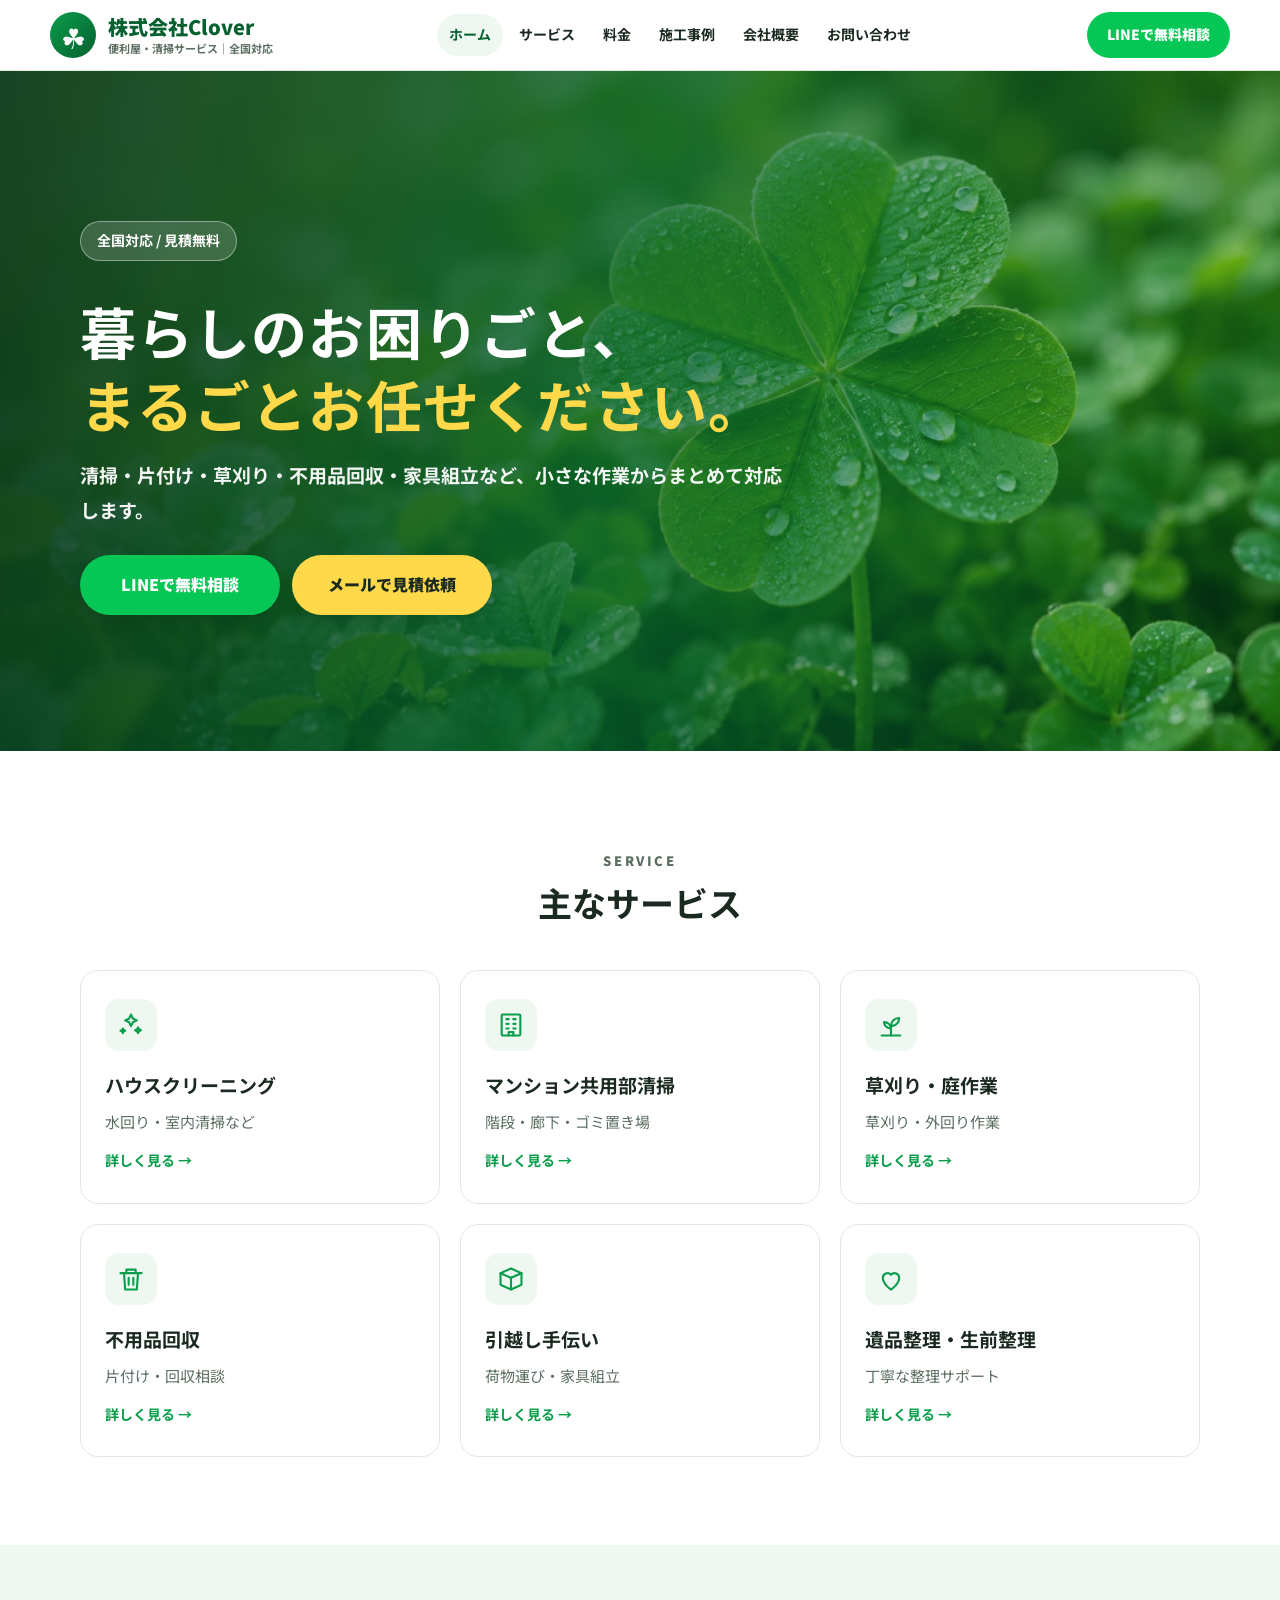
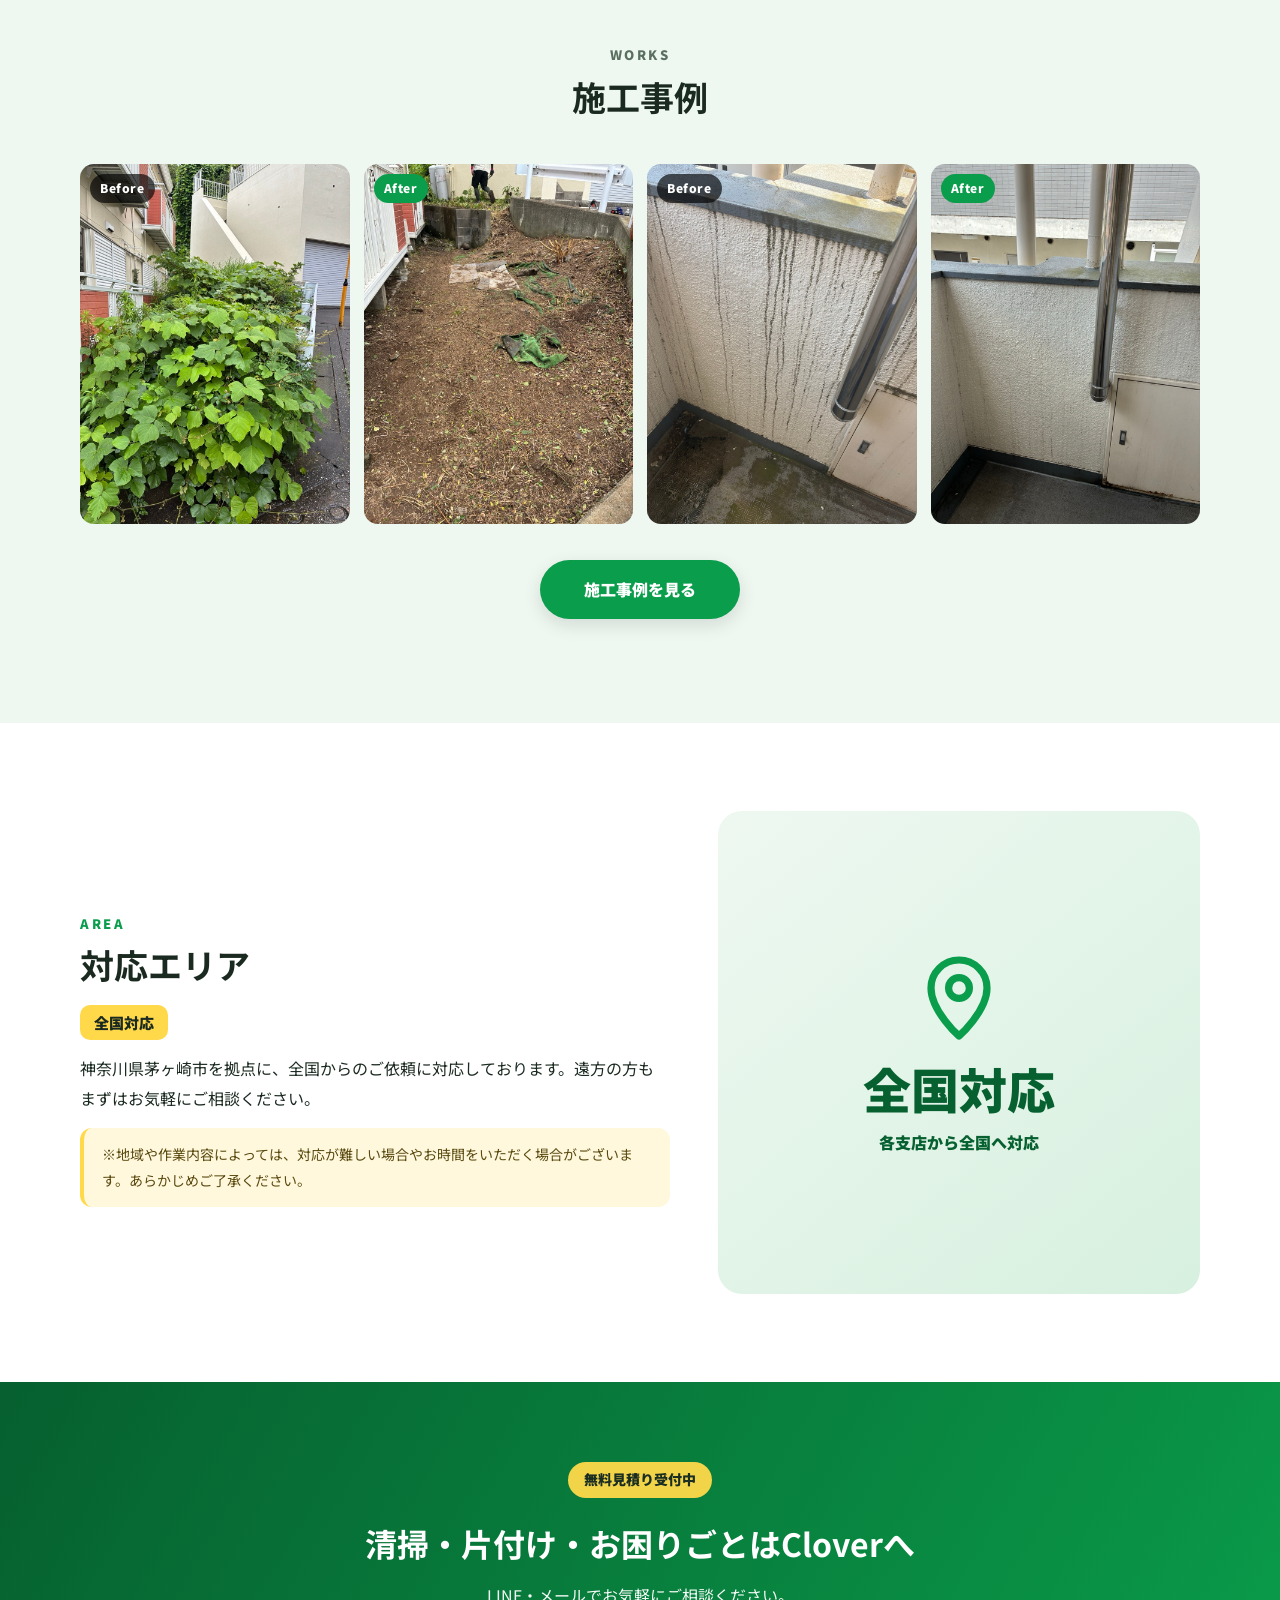
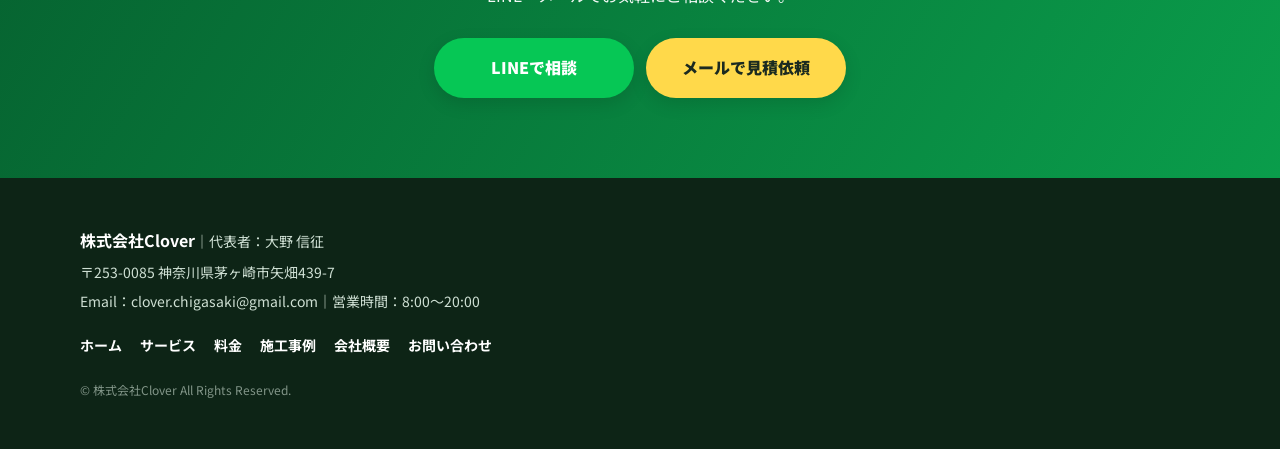
==== index.html @ 1989240f "株式会社Clover ホームページ Co-Authored-By: Claude Opus 5.5 (1M context) <noreply@anthropic.com>" ====
<!doctype html>
<html lang="ja">
<head>
<!-- Google アナリティクス（アクセス解析）：元サイトと同じ計測IDです -->
<script async src="https://www.googletagmanager.com/gtag/js?id=G-G0DQQ5PPG5"></script>
<script>
  window.dataLayer = window.dataLayer || [];
  function gtag(){dataLayer.push(arguments);}
  gtag('js', new Date());
  gtag('config', 'G-G0DQQ5PPG5');
</script>
<meta charset="UTF-8">
<meta name="viewport" content="width=device-width,initial-scale=1.0">
<meta name="format-detection" content="telephone=no">
<title>便利屋・清掃サービス｜株式会社Clover（全国対応）</title>
<meta name="description" content="全国対応の便利屋・清掃サービス。清掃、片付け、草刈り、不用品回収など無料見積り受付中。">
<link rel="preconnect" href="https://fonts.googleapis.com">
<link rel="preconnect" href="https://fonts.gstatic.com" crossorigin>
<link href="https://fonts.googleapis.com/css2?family=Noto+Sans+JP:wght@400;700;900&display=swap" rel="stylesheet">
<link rel="stylesheet" href="style.css">
</head>
<body>

<!-- ===== ヘッダー（全ページ共通） ===== -->
<header class="site-header">
  <div class="head">
    <a class="brand" href="index.html"><span class="logo-icon">☘</span><span class="brand-name">株式会社Clover<small>便利屋・清掃サービス｜全国対応</small></span></a>
    <nav class="nav" id="nav"><a href="index.html" class="current">ホーム</a><a href="service.html">サービス</a><a href="price.html">料金</a><a href="works.html">施工事例</a><a href="company.html">会社概要</a><a href="contact.html">お問い合わせ</a></nav>
    <a class="head-cta" href="https://lin.ee/Qf1n48V" target="_blank" rel="noopener">LINEで無料相談</a>
    <button class="menu-btn" type="button" aria-label="メニューを開く" onclick="document.getElementById('nav').classList.toggle('open')">☰</button>
  </div>
</header>

<main>
<section class="hero">
  <div class="container">
    <div class="hero-content">
      <p class="area-pill">全国対応 / 見積無料</p>
      <h1>暮らしのお困りごと、<br><span>まるごとお任せください。</span></h1>
      <p class="lead">清掃・片付け・草刈り・不用品回収・家具組立など、小さな作業からまとめて対応します。</p>
      <div class="btn-row">
        <a class="btn btn-line" href="https://lin.ee/Qf1n48V" target="_blank" rel="noopener">LINEで無料相談</a>
        <a class="btn btn-yellow" href="mailto:clover.chigasaki@gmail.com?subject=無料見積もり依頼">メールで見積依頼</a>
      </div>
    </div>
  </div>
</section>

<section class="section">
  <div class="container">
    <div class="section-head">
      <p class="section-label">SERVICE</p>
      <h2>主なサービス</h2>
    </div>
    <div class="cards">
      <a class="card" href="service.html#cleaning"><div class="icon"><svg viewBox="0 0 24 24" fill="none" stroke="currentColor" stroke-width="1.8" stroke-linecap="round" stroke-linejoin="round" aria-hidden="true"><path d="M12 3l1.6 3.4L17 8l-3.4 1.6L12 13l-1.6-3.4L7 8l3.4-1.6z"/><path d="M18 14l.8 1.7 1.7.8-1.7.8L18 19l-.8-1.7-1.7-.8 1.7-.8z"/><path d="M5 15l.6 1.4L7 17l-1.4.6L5 19l-.6-1.4L3 17l1.4-.6z"/></svg></div><h3>ハウスクリーニング</h3><p>水回り・室内清掃など</p><span class="more">詳しく見る →</span></a>
      <a class="card" href="service.html#apartment"><div class="icon"><svg viewBox="0 0 24 24" fill="none" stroke="currentColor" stroke-width="1.8" stroke-linecap="round" stroke-linejoin="round" aria-hidden="true"><rect x="4" y="3" width="16" height="18" rx="1"/><path d="M8 7h2M14 7h2M8 11h2M14 11h2M8 15h2M14 15h2M10 21v-3h4v3"/></svg></div><h3>マンション共用部清掃</h3><p>階段・廊下・ゴミ置き場</p><span class="more">詳しく見る →</span></a>
      <a class="card" href="service.html#garden"><div class="icon"><svg viewBox="0 0 24 24" fill="none" stroke="currentColor" stroke-width="1.8" stroke-linecap="round" stroke-linejoin="round" aria-hidden="true"><path d="M12 21v-8"/><path d="M12 13c0-4 3-7 7-7 0 4-3 7-7 7z"/><path d="M12 15c0-3-2.5-5.5-6-5.5 0 3 2.5 5.5 6 5.5z"/><path d="M4 21h16"/></svg></div><h3>草刈り・庭作業</h3><p>草刈り・外回り作業</p><span class="more">詳しく見る →</span></a>
      <a class="card" href="service.html#junk"><div class="icon"><svg viewBox="0 0 24 24" fill="none" stroke="currentColor" stroke-width="1.8" stroke-linecap="round" stroke-linejoin="round" aria-hidden="true"><path d="M3 7h18M8 7V4h8v3M6 7l1 14h10l1-14"/><path d="M10 11v6M14 11v6"/></svg></div><h3>不用品回収</h3><p>片付け・回収相談</p><span class="more">詳しく見る →</span></a>
      <a class="card" href="service.html#moving"><div class="icon"><svg viewBox="0 0 24 24" fill="none" stroke="currentColor" stroke-width="1.8" stroke-linecap="round" stroke-linejoin="round" aria-hidden="true"><path d="M3 7l9-4 9 4-9 4z"/><path d="M3 7v10l9 4 9-4V7"/><path d="M12 11v10"/></svg></div><h3>引越し手伝い</h3><p>荷物運び・家具組立</p><span class="more">詳しく見る →</span></a>
      <a class="card" href="service.html#organize"><div class="icon"><svg viewBox="0 0 24 24" fill="none" stroke="currentColor" stroke-width="1.8" stroke-linecap="round" stroke-linejoin="round" aria-hidden="true"><path d="M12 21s-7-4.4-7-10a4 4 0 0 1 7-2.6A4 4 0 0 1 19 11c0 5.6-7 10-7 10z"/></svg></div><h3>遺品整理・生前整理</h3><p>丁寧な整理サポート</p><span class="more">詳しく見る →</span></a>
    </div>
  </div>
</section>

<section class="section soft">
  <div class="container">
    <div class="section-head">
      <p class="section-label">WORKS</p>
      <h2>施工事例</h2>
    </div>
    <div class="gallery">
      <figure><img src="images/garden-before.jpeg" onerror="this.src='images/placeholder.jpeg'" alt="草刈り作業前" loading="lazy"><figcaption>Before</figcaption></figure>
      <figure><img src="images/garden-after.jpeg" onerror="this.src='images/placeholder.jpeg'" alt="草刈り作業後" loading="lazy"><figcaption class="ba-tag after">After</figcaption></figure>
      <figure><img src="images/clean-before.jpeg" onerror="this.src='images/placeholder.jpeg'" alt="共用部清掃前" loading="lazy"><figcaption>Before</figcaption></figure>
      <figure><img src="images/clean-after.jpeg" onerror="this.src='images/placeholder.jpeg'" alt="共用部清掃後" loading="lazy"><figcaption class="ba-tag after">After</figcaption></figure>
    </div>
    <p class="center"><a class="btn btn-green" href="works.html">施工事例を見る</a></p>
  </div>
</section>

<section class="section">
  <div class="container area">
    <div>
      <p class="section-label">AREA</p>
      <h2>対応エリア</h2>
      <span class="area-badge">全国対応</span>
      <p>神奈川県茅ヶ崎市を拠点に、全国からのご依頼に対応しております。遠方の方もまずはお気軽にご相談ください。</p>
      <p class="note">※地域や作業内容によっては、対応が難しい場合やお時間をいただく場合がございます。あらかじめご了承ください。</p>
    </div>
    <div class="area-visual">
      <div><svg viewBox="0 0 24 24" fill="none" stroke="currentColor" stroke-width="1.8" stroke-linecap="round" stroke-linejoin="round" aria-hidden="true"><path d="M12 22s-7-6.2-7-12a7 7 0 0 1 14 0c0 5.8-7 12-7 12z"/><circle cx="12" cy="10" r="2.6"/></svg><p class="area-big">全国対応</p><p>各支店から全国へ対応</p></div>
    </div>
  </div>
</section>
</main>

<!-- ===== お問い合わせ誘導の帯（全ページ共通） ===== -->
<section class="cta">
  <div class="container">
    <p class="eyebrow">無料見積り受付中</p>
    <h2>清掃・片付け・お困りごとはCloverへ</h2>
    <p>LINE・メールでお気軽にご相談ください。</p>
    <div class="btn-row">
      <a class="btn btn-line" href="https://lin.ee/Qf1n48V" target="_blank" rel="noopener">LINEで相談</a>
      <a class="btn btn-yellow" href="mailto:clover.chigasaki@gmail.com?subject=無料見積もり依頼">メールで見積依頼</a>
    </div>
  </div>
</section>

<!-- ===== フッター（全ページ共通） ===== -->
<footer class="footer">
  <div class="container">
    <p><strong>株式会社Clover</strong>｜代表者：大野 信征</p>
    <p>〒253-0085 神奈川県茅ヶ崎市矢畑439-7</p>
    <p>Email：clover.chigasaki@gmail.com｜営業時間：8:00〜20:00</p>
    <nav class="footer-nav"><a href="index.html">ホーム</a><a href="service.html">サービス</a><a href="price.html">料金</a><a href="works.html">施工事例</a><a href="company.html">会社概要</a><a href="contact.html">お問い合わせ</a></nav>
    <p class="copy">© 株式会社Clover All Rights Reserved.</p>
  </div>
</footer>

<!-- スマホで画面下に固定表示されるボタン -->
<div class="fixed">
  <a class="line" href="https://lin.ee/Qf1n48V" target="_blank" rel="noopener">LINEで相談</a>
  <a href="mailto:clover.chigasaki@gmail.com?subject=無料見積もり依頼">✉ メール</a>
</div>

</body>
</html>
---- style.css ----
/* ==========================================================
   株式会社Clover ホームページ 共通デザイン
   色を変えたいときは、下の「色の設定」だけ書き換えればOKです。
   ========================================================== */

/* ---- 色の設定 ---- */
:root{
  --green:#0a9d4b;        /* メインの緑 */
  --green-dark:#06602f;   /* 濃い緑（見出し・フッター） */
  --green-soft:#eef8f1;   /* 薄い緑（背景） */
  --yellow:#ffd94a;       /* アクセントの黄色 */
  --line:#06c755;         /* LINEボタンの色 */
  --text:#1b2a20;         /* 文字色 */
  --muted:#5b6f61;        /* 補足文字の色 */
  --border:#dfe9e2;       /* 区切り線 */
  --white:#ffffff;
}

*{box-sizing:border-box}
html{scroll-behavior:smooth}
body{
  margin:0;
  font-family:"Noto Sans JP","Hiragino Sans","Yu Gothic","Meiryo",sans-serif;
  color:var(--text);
  background:var(--white);
  line-height:1.85;
  -webkit-font-smoothing:antialiased;
}
a{color:inherit;text-decoration:none}
img{max-width:100%;display:block}
.container{width:min(1120px,100% - 32px);margin-inline:auto}

/* ---- ヘッダー（画面上部の帯） ---- */
.site-header{
  position:sticky;top:0;z-index:20;
  background:rgba(255,255,255,.94);
  backdrop-filter:blur(8px);
  border-bottom:1px solid var(--border);
}
.head{
  width:min(1180px,100% - 32px);margin-inline:auto;
  display:flex;align-items:center;justify-content:space-between;gap:16px;
  padding:12px 0;
}
.brand{display:flex;align-items:center;gap:12px}
.logo-icon{
  display:grid;place-items:center;flex:none;
  width:46px;height:46px;border-radius:50%;
  background:linear-gradient(135deg,var(--green),var(--green-dark));
  color:#fff;font-size:28px;
}
.brand-name{font-weight:900;font-size:20px;line-height:1.2;color:var(--green-dark)}
.brand-name small{display:block;font-size:11px;color:var(--muted);font-weight:700;margin-top:3px}
.nav{display:flex;gap:4px}
.nav a{
  font-weight:700;font-size:14px;padding:8px 12px;border-radius:999px;
  transition:background .2s,color .2s;
}
.nav a:hover,.nav a.current{background:var(--green-soft);color:var(--green-dark)}
.head-cta{
  background:var(--line);color:#fff;border-radius:999px;
  padding:10px 20px;font-weight:900;font-size:14px;white-space:nowrap;
}
.menu-btn{display:none}

/* ---- ボタン ---- */
.btn-row{display:flex;flex-wrap:wrap;gap:12px;margin-top:28px}
.btn{
  display:inline-flex;align-items:center;justify-content:center;gap:8px;
  min-width:200px;padding:15px 28px;border-radius:999px;
  font-weight:900;font-size:16px;
  transition:transform .15s,box-shadow .15s;
  box-shadow:0 6px 18px rgba(0,0,0,.12);
}
.btn:hover{transform:translateY(-2px);box-shadow:0 10px 24px rgba(0,0,0,.16)}
.btn-line{background:var(--line);color:#fff}
.btn-yellow{background:var(--yellow);color:var(--text)}
.btn-green{background:var(--green);color:#fff}
.btn-outline{background:#fff;color:var(--green-dark);border:2px solid var(--green)}

/* ---- トップの大きな画像エリア ---- */
.hero{
  position:relative;
  min-height:min(680px,92vh);
  display:flex;align-items:center;
  padding:80px 0;
  background:
    linear-gradient(100deg,rgba(4,52,26,.92) 0%,rgba(6,96,47,.78) 48%,rgba(6,96,47,.25) 100%),
    url("images/top-clover.jpg") center/cover no-repeat;
  color:#fff;
}
.hero-content{max-width:720px}
.area-pill{
  display:inline-block;background:rgba(255,255,255,.16);
  border:1px solid rgba(255,255,255,.4);
  border-radius:999px;padding:6px 16px;font-weight:700;font-size:14px;
}
.hero h1{font-size:clamp(32px,5.4vw,56px);line-height:1.3;margin:20px 0 16px;letter-spacing:.02em}
.hero h1 span{color:var(--yellow)}
.lead{font-size:clamp(16px,1.8vw,19px);font-weight:700;opacity:.95;margin:0}

/* ---- 下層ページの見出しエリア ---- */
.page-hero{
  background:linear-gradient(120deg,var(--green-dark),var(--green));
  color:#fff;text-align:center;padding:64px 16px 56px;
}
.page-hero .en{font-size:13px;letter-spacing:.2em;font-weight:700;opacity:.8;margin:0}
.page-hero h1{font-size:clamp(28px,4vw,40px);margin:6px 0 8px}
.page-hero p{margin:0;opacity:.95}

/* ---- セクション共通 ---- */
.section{padding:88px 0}
.section.soft{background:var(--green-soft)}
.section-head{text-align:center;margin-bottom:44px}
.section-label{
  display:inline-block;color:var(--green);font-weight:900;
  letter-spacing:.2em;font-size:13px;margin:0;
}
.section-head h2,.section h2{font-size:clamp(24px,3.2vw,34px);margin:4px 0 0;line-height:1.4}
.section-head p{color:var(--muted);margin:10px 0 0}
.center{text-align:center;margin-top:36px}

/* ---- サービスカード ---- */
.cards{display:grid;grid-template-columns:repeat(3,1fr);gap:20px}
.card{
  background:#fff;border:1px solid var(--border);border-radius:18px;
  padding:28px 24px;
  transition:transform .2s,box-shadow .2s,border-color .2s;
}
.card:hover{transform:translateY(-4px);box-shadow:0 14px 30px rgba(6,96,47,.12);border-color:var(--green)}
.card .icon{
  width:52px;height:52px;border-radius:14px;
  display:grid;place-items:center;
  background:var(--green-soft);color:var(--green);margin-bottom:16px;
}
.card .icon svg{width:28px;height:28px}
.card h3{font-size:19px;margin:0 0 6px}
.card p{margin:0;color:var(--muted);font-size:15px}
.card .more{display:inline-block;margin-top:12px;color:var(--green);font-weight:700;font-size:14px}

/* ---- 写真ギャラリー ---- */
.gallery{display:grid;grid-template-columns:repeat(4,1fr);gap:14px}
.gallery figure{margin:0;position:relative;border-radius:14px;overflow:hidden;background:#dfe9e2}
.gallery img{width:100%;aspect-ratio:3/4;object-fit:cover}
.gallery figcaption,.ba-tag{
  position:absolute;left:10px;top:10px;
  background:rgba(0,0,0,.65);color:#fff;font-size:12px;font-weight:900;
  padding:3px 10px;border-radius:999px;letter-spacing:.05em;
}
.ba-tag.after{background:var(--green)}

/* ---- 施工事例（作業前・作業後） ---- */
.work-block + .work-block{margin-top:64px}
.work-block h2{margin-bottom:20px}
.before{display:grid;grid-template-columns:1fr auto 1fr;gap:16px;align-items:center;max-width:820px;margin-inline:auto}
.before figure{margin:0;position:relative;border-radius:16px;overflow:hidden}
.before img{width:100%;aspect-ratio:3/4;object-fit:cover}
.arrow{font-size:28px;color:var(--green);font-weight:900}
.work-block .gallery{grid-template-columns:repeat(3,1fr);margin-top:16px;max-width:820px;margin-inline:auto}

/* ---- 対応エリア ---- */
.area{display:grid;grid-template-columns:1.1fr .9fr;gap:48px;align-items:center}
.area-badge{
  display:inline-block;background:var(--yellow);color:var(--text);
  font-weight:900;border-radius:10px;padding:4px 14px;font-size:15px;margin-top:16px;
}
.area p{margin:14px 0 0}
.note{
  margin-top:18px;padding:14px 18px;border-radius:12px;
  background:#fff8dc;border-left:4px solid var(--yellow);
  font-size:14px;color:#5a4a10;
}
.area-visual{
  aspect-ratio:1/1;border-radius:24px;
  background:linear-gradient(140deg,var(--green-soft),#d7f0df);
  display:grid;place-items:center;text-align:center;padding:24px;
}
.area-visual svg{color:var(--green)}
.area-visual p{margin:10px 0 0;font-weight:900;color:var(--green-dark)}

/* ---- 料金表・会社概要の表 ---- */
.table{width:100%;max-width:820px;margin-inline:auto;border-collapse:collapse;background:#fff;border-radius:16px;overflow:hidden;box-shadow:0 0 0 1px var(--border)}
.table th,.table td{padding:18px 22px;border-bottom:1px solid var(--border);text-align:left;vertical-align:top}
.table tr:last-child th,.table tr:last-child td{border-bottom:none}
.table th{background:var(--green-soft);width:34%;font-weight:700;color:var(--green-dark)}
.table td.price{font-weight:900;font-size:18px;color:var(--green-dark)}
.table thead th{background:var(--green-dark);color:#fff}
.table-note{max-width:820px;margin:14px auto 0;color:var(--muted);font-size:14px}

/* ---- サービス詳細 ---- */
.service-list{display:grid;gap:18px;max-width:880px;margin-inline:auto}
.service-item{
  display:grid;grid-template-columns:64px 1fr;gap:20px;align-items:start;
  background:#fff;border:1px solid var(--border);border-radius:18px;padding:26px;
  scroll-margin-top:96px;
}
.service-item .icon{width:64px;height:64px;border-radius:16px;display:grid;place-items:center;background:var(--green-soft);color:var(--green)}
.service-item .icon svg{width:32px;height:32px}
.service-item h2{font-size:21px;margin:0 0 4px}
.service-item p{margin:0;color:var(--muted)}

/* ---- お問い合わせ ---- */
.contact-grid{display:grid;grid-template-columns:repeat(2,1fr);gap:20px;max-width:820px;margin-inline:auto}
.contact-card{
  border-radius:20px;padding:36px 28px;text-align:center;color:#fff;
  transition:transform .2s;
}
.contact-card:hover{transform:translateY(-4px)}
.contact-card.line{background:var(--line)}
.contact-card.mail{background:var(--green-dark)}
.contact-card .big{display:block;font-size:22px;font-weight:900;margin:6px 0}
.contact-card small{opacity:.9}
.hours{text-align:center;margin-top:24px;color:var(--muted)}

/* ---- お問い合わせ誘導の帯 ---- */
.cta{
  background:linear-gradient(120deg,var(--green-dark),var(--green));
  color:#fff;text-align:center;padding:80px 0;
}
.eyebrow{
  display:inline-block;background:var(--yellow);color:var(--text);
  border-radius:999px;padding:5px 16px;font-weight:900;font-size:14px;margin:0;
}
.cta h2{font-size:clamp(22px,3.2vw,32px);margin:16px 0 8px}
.cta p{margin:0;opacity:.95}
.cta .btn-row{justify-content:center}

/* ---- フッター ---- */
.footer{background:#0d2416;color:#cfe0d4;padding:44px 0;font-size:14px}
.footer p{margin:4px 0}
.footer strong{color:#fff;font-size:16px}
.footer-nav{display:flex;flex-wrap:wrap;gap:6px 18px;margin:18px 0}
.footer-nav a{color:#fff;font-weight:700}
.copy{margin-top:20px !important;opacity:.6;font-size:12px}

/* ---- スマホ用の画面下固定ボタン ---- */
.fixed{
  position:fixed;left:0;right:0;bottom:0;z-index:30;
  display:none;grid-template-columns:1fr 1fr;
  box-shadow:0 -4px 16px rgba(0,0,0,.15);
}
.fixed a{padding:16px 8px;text-align:center;font-weight:900;color:#fff;background:var(--green-dark)}
.fixed a.line{background:var(--line)}

/* ---- スマホ・タブレット向けの調整 ---- */
@media (max-width:960px){
  .nav{
    display:none;position:absolute;left:0;right:0;top:100%;
    flex-direction:column;background:#fff;padding:8px 16px 16px;
    border-bottom:1px solid var(--border);
  }
  .nav.open{display:flex}
  .nav a{padding:12px 14px}
  .menu-btn{
    display:grid;place-items:center;width:44px;height:44px;flex:none;
    border:1px solid var(--border);border-radius:12px;background:#fff;
    font-size:20px;cursor:pointer;color:var(--green-dark);
  }
  .head-cta{display:none}
  .cards{grid-template-columns:repeat(2,1fr)}
  .gallery{grid-template-columns:repeat(2,1fr)}
  .area{grid-template-columns:1fr;gap:32px}
  .area-visual{max-width:360px;margin-inline:auto;width:100%}
}
@media (max-width:640px){
  .section{padding:64px 0}
  .hero{padding:64px 0;min-height:auto}
  .brand-name{font-size:17px}
  .logo-icon{width:40px;height:40px;font-size:24px}
  .cards{grid-template-columns:1fr}
  .btn{width:100%}
  .before{grid-template-columns:1fr 1fr;gap:10px}
  .arrow{display:none}
  .work-block .gallery{grid-template-columns:repeat(3,1fr);gap:8px}
  .service-item{grid-template-columns:1fr;gap:12px;padding:22px}
  .contact-grid{grid-template-columns:1fr}
  .table th,.table td{display:block;width:100%}
  .table th{border-bottom:none;padding-bottom:6px}
  .table td{padding-top:6px}
  .table thead{display:none}
  .fixed{display:grid}
  .footer{padding-bottom:110px}
}
.area-visual svg{width:96px;height:96px;margin:0 auto}
.area-visual .area-big{font-size:clamp(32px,5vw,48px);margin:8px 0 0;line-height:1.2}
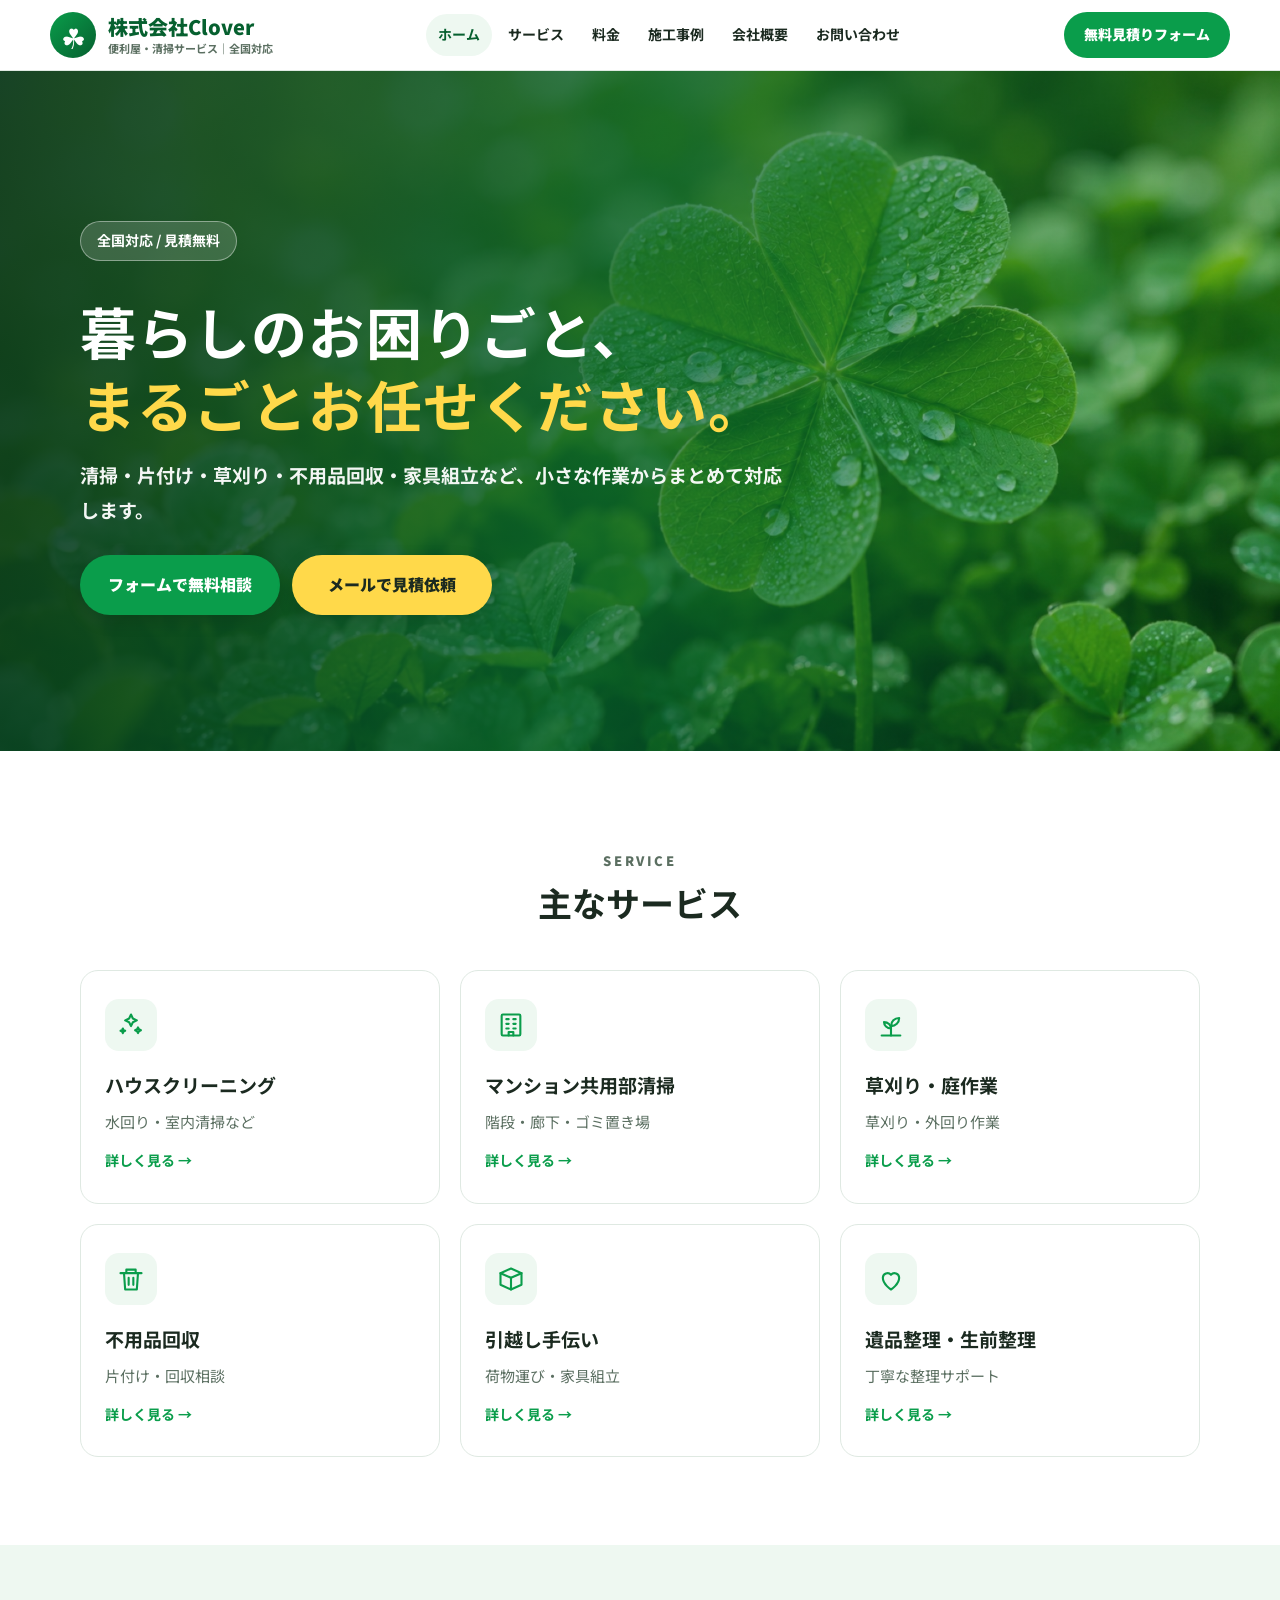
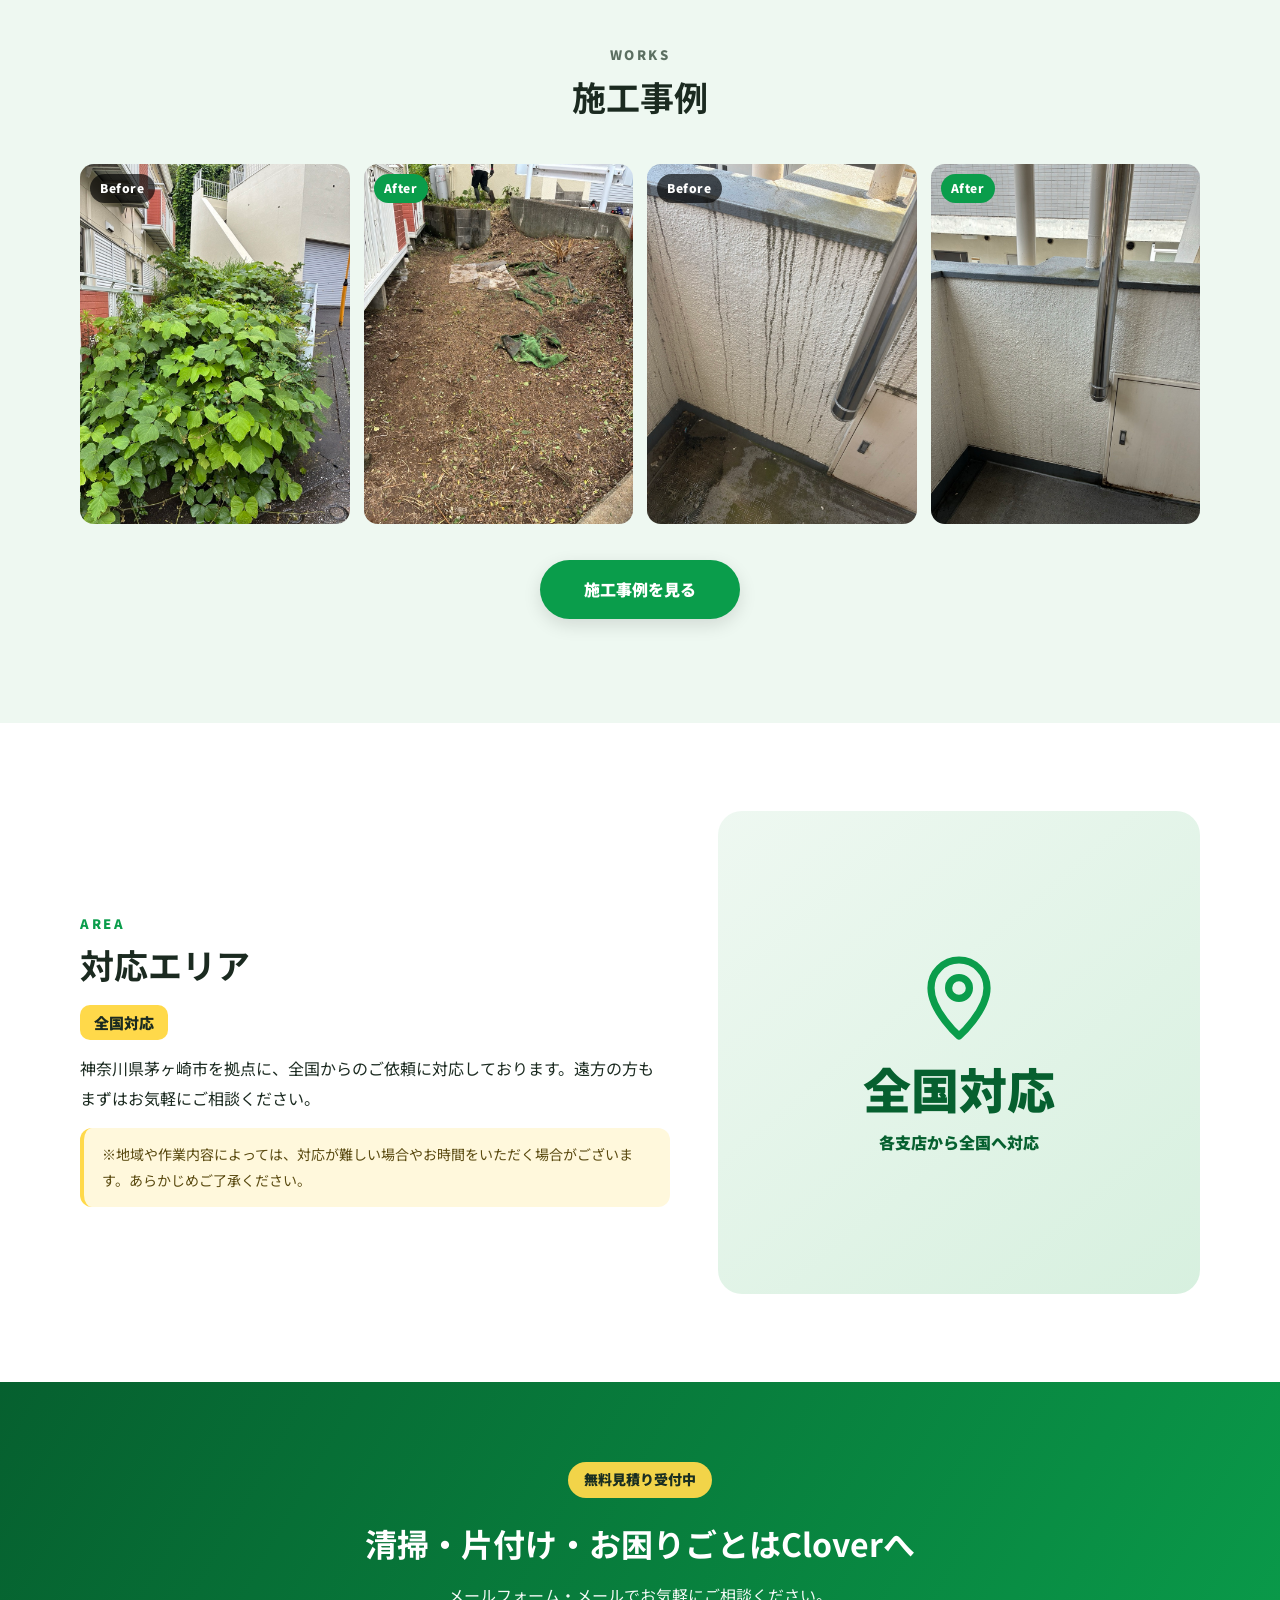
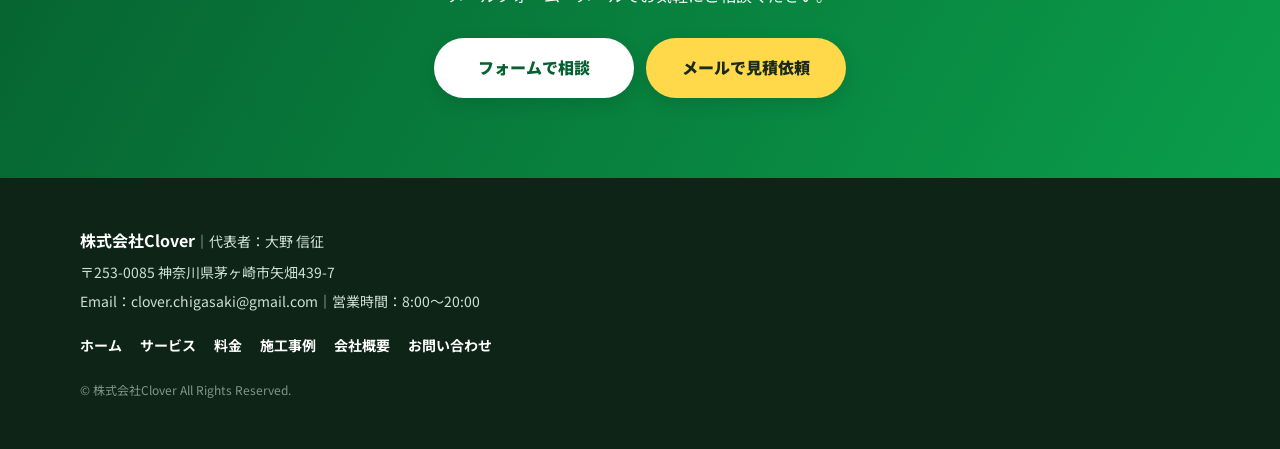
==== commit 6feb0191: "LINEの相談ボタンをメールフォームに変更 Co-Authored-By: Claude Opus 5.5 <noreply@anthropic.com>" ====
--- a/index.html
+++ b/index.html
@@ -26,7 +26,7 @@
   <div class="head">
     <a class="brand" href="index.html"><span class="logo-icon">☘</span><span class="brand-name">株式会社Clover<small>便利屋・清掃サービス｜全国対応</small></span></a>
     <nav class="nav" id="nav"><a href="index.html" class="current">ホーム</a><a href="service.html">サービス</a><a href="price.html">料金</a><a href="works.html">施工事例</a><a href="company.html">会社概要</a><a href="contact.html">お問い合わせ</a></nav>
-    <a class="head-cta" href="https://lin.ee/Qf1n48V" target="_blank" rel="noopener">LINEで無料相談</a>
+    <a class="head-cta" href="contact.html#form">無料見積りフォーム</a>
     <button class="menu-btn" type="button" aria-label="メニューを開く" onclick="document.getElementById('nav').classList.toggle('open')">☰</button>
   </div>
 </header>
@@ -39,7 +39,7 @@
       <h1>暮らしのお困りごと、<br><span>まるごとお任せください。</span></h1>
       <p class="lead">清掃・片付け・草刈り・不用品回収・家具組立など、小さな作業からまとめて対応します。</p>
       <div class="btn-row">
-        <a class="btn btn-line" href="https://lin.ee/Qf1n48V" target="_blank" rel="noopener">LINEで無料相談</a>
+        <a class="btn btn-green" href="contact.html#form">フォームで無料相談</a>
         <a class="btn btn-yellow" href="mailto:clover.chigasaki@gmail.com?subject=無料見積もり依頼">メールで見積依頼</a>
       </div>
     </div>
@@ -100,9 +100,9 @@
   <div class="container">
     <p class="eyebrow">無料見積り受付中</p>
     <h2>清掃・片付け・お困りごとはCloverへ</h2>
-    <p>LINE・メールでお気軽にご相談ください。</p>
+    <p>メールフォーム・メールでお気軽にご相談ください。</p>
     <div class="btn-row">
-      <a class="btn btn-line" href="https://lin.ee/Qf1n48V" target="_blank" rel="noopener">LINEで相談</a>
+      <a class="btn btn-white" href="contact.html#form">フォームで相談</a>
       <a class="btn btn-yellow" href="mailto:clover.chigasaki@gmail.com?subject=無料見積もり依頼">メールで見積依頼</a>
     </div>
   </div>
@@ -121,7 +121,7 @@
 
 <!-- スマホで画面下に固定表示されるボタン -->
 <div class="fixed">
-  <a class="line" href="https://lin.ee/Qf1n48V" target="_blank" rel="noopener">LINEで相談</a>
+  <a class="form" href="contact.html#form">✎ フォームで相談</a>
   <a href="mailto:clover.chigasaki@gmail.com?subject=無料見積もり依頼">✉ メール</a>
 </div>
 
--- a/style.css
+++ b/style.css
@@ -58,7 +58,7 @@
 }
 .nav a:hover,.nav a.current{background:var(--green-soft);color:var(--green-dark)}
 .head-cta{
-  background:var(--line);color:#fff;border-radius:999px;
+  background:var(--green);color:#fff;border-radius:999px;
   padding:10px 20px;font-weight:900;font-size:14px;white-space:nowrap;
 }
 .menu-btn{display:none}
@@ -283,3 +283,36 @@
 }
 .area-visual svg{width:96px;height:96px;margin:0 auto}
 .area-visual .area-big{font-size:clamp(32px,5vw,48px);margin:8px 0 0;line-height:1.2}
+
+/* ---- メールフォーム ---- */
+.btn-white{background:#fff;color:var(--green-dark)}
+.fixed a.form{background:var(--green)}
+.contact-form{
+  max-width:820px;margin:0 auto 40px;background:#fff;
+  border:1px solid var(--border);border-radius:20px;padding:40px;
+  scroll-margin-top:96px;
+}
+.contact-form h2{font-size:24px;margin:0}
+.form-lead{color:var(--muted);margin:6px 0 24px}
+.field{margin-bottom:20px}
+.field label{display:block;font-weight:700;margin-bottom:6px}
+.req,.opt{
+  display:inline-block;font-size:11px;font-weight:900;border-radius:4px;
+  padding:1px 7px;margin-left:8px;vertical-align:2px;
+}
+.req{background:#e5484d;color:#fff}
+.opt{background:var(--border);color:var(--muted)}
+.field input,.field select,.field textarea{
+  width:100%;font:inherit;font-size:16px;color:var(--text);
+  padding:12px 14px;border:1px solid #c9d8ce;border-radius:10px;background:#fbfdfb;
+}
+.field input:focus,.field select:focus,.field textarea:focus{
+  outline:none;border-color:var(--green);box-shadow:0 0 0 3px rgba(10,157,75,.15);background:#fff;
+}
+.honey{position:absolute;left:-9999px;width:1px;height:1px;opacity:0}
+.submit{width:100%;border:none;cursor:pointer;font-size:17px;margin-top:8px}
+.contact-grid.single{grid-template-columns:1fr;max-width:820px}
+.thanks{text-align:center;max-width:640px}
+@media (max-width:640px){
+  .contact-form{padding:24px 18px}
+}
